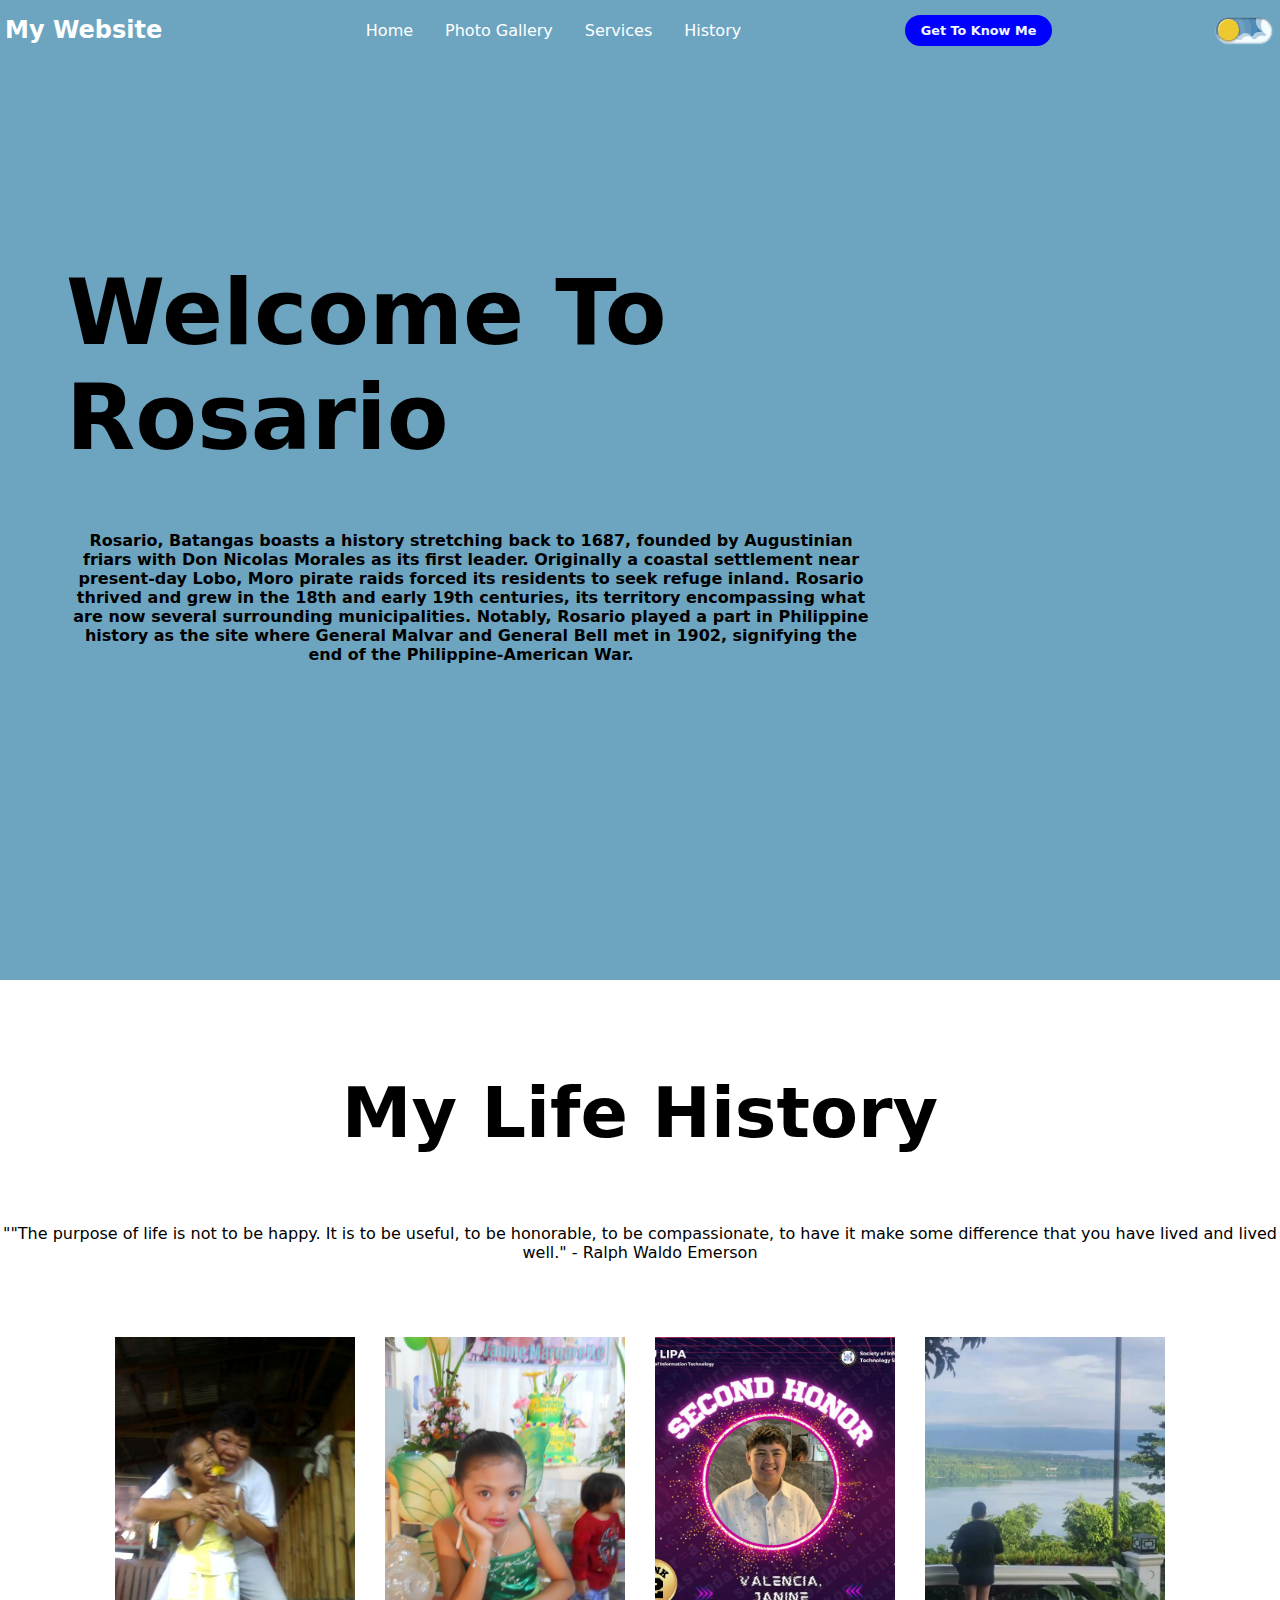
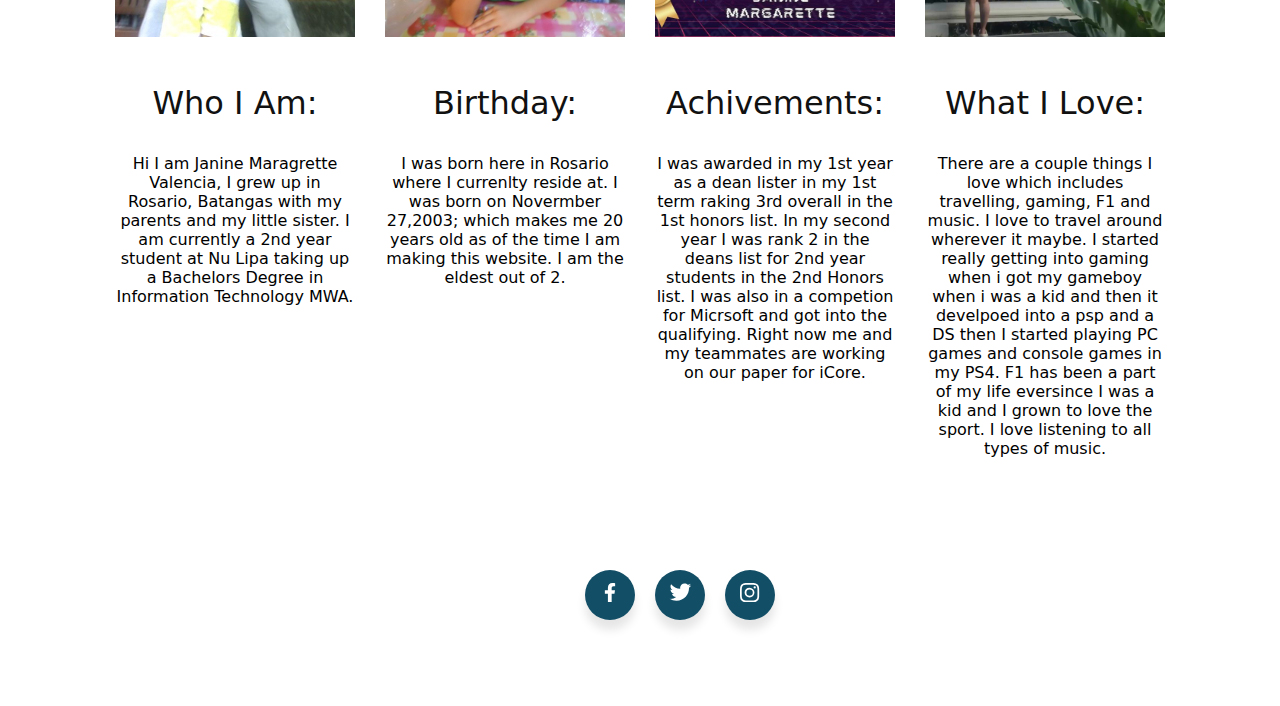
==== history.html @ 38653e43 "first commit" ====
<!DOCTYPE html>
<html lang="en">
<head>
  <meta charset="UTF-8">
  <title>Mid terms</title>
  <meta name="viewport" content="width=device-width, initial-scale=1.0">
  <link rel="stylesheet" href="https://cdnjs.cloudflare.com/ajax/libs/font-awesome/6.5.2/css/all.min.css" integrity="sha512-SnH5WK+bZxgPHs44uWIX+LLJAJ9/2PkPKZ5QiAj6Ta86w+fsb2TkcmfRyVX3pBnMFcV7oQPJkl9QevSCWr3W6A==" crossorigin="anonymous" referrerpolicy="no-referrer" />
  <link rel="stylesheet" href="css/history.css">
</head>
<body>
  <div class="heading" id = "heading-image">
      <div class="navbar">
        <div class="logo">
          <a href="#">
            My Website
          </a>
        </div>
        <ul class="links">
          <li><a href="index.html">Home</a></li>
          <li><a href="photo.html">Photo Gallery</a></li>
          <li><a href="services.html">Services</a></li>
          <li><a href="#">History</a></li>
        </ul>
        <a href="#" class="action_btn">Get To Know Me</a>
        <div class="toggle_btn">
            <label class="theme-switch">
              <input type="checkbox" class="theme-switch__checkbox" id="color_toggle" />
                <div class="theme-switch__container">
                  <div class="theme-switch__clouds"></div>
                  <div class="theme-switch__stars-container">
                    <svg xmlns="http://www.w3.org/2000/svg" viewBox="0 0 144 55" fill="none">
                     
                    </svg>
                  </div>
                  <div class="theme-switch__circle-container">
                    <div class="theme-switch__sun-moon-container">
                      <div class="theme-switch__moon">
                        <div class="theme-switch__spot"></div>
                        <div class="theme-switch__spot"></div>
                        <div class="theme-switch__spot"></div>
                      </div>
                    </div>
                  </div>
                </div>
              </label>
        </div>
      </div>
    </header>

    <div class="container">
      <div class="rosario">
      <h1>
        Welcome To Rosario
      </h1>
      <p class="info">
        Rosario, Batangas boasts a history stretching back to 1687, founded by Augustinian friars with Don Nicolas Morales as its first
         leader. Originally a coastal settlement near present-day Lobo, Moro pirate raids forced its residents to seek refuge inland. 
         Rosario thrived and grew in the 18th and early 19th centuries, its territory encompassing what are now several surrounding
          municipalities. Notably, Rosario played a part in Philippine history as the site where General Malvar and General Bell 
          met in 1902, signifying the end of the Philippine-American War.
      </p>
    </div>
    </div>
  </div>
  <main>
    <section class="My Hobbies" id="Hobbies">
      <div class="title">
          <h3 class="titletext">My Life History</h3>
          <p>""The purpose of life is not to be happy. It is to be useful, to be honorable, to be compassionate, to have it make some difference that you have lived and lived well." - Ralph Waldo Emerson</p>
      </div>
      <div class="content">
          <div class="box">
              <div class="imgbox">
                  <img src="history/1.jpg" alt="Who I Am">
              </div>
              <div class="text">
                  <h3>Who I Am:</h3>
                  <p>Hi I am Janine Maragrette Valencia, I grew up in Rosario, Batangas with my parents and my little sister. I am currently a 2nd year student
                    at Nu Lipa taking up a Bachelors Degree in Information Technology MWA.
                  </p>
              </div>
          </div>
 
          <div class="box">
              <div class="imgbox">
                  <img src="history/2.jpg" alt="Birthday">
              </div>
              <div class="text">
                  <h3>Birthday:</h3>
                  <p>I was born here in Rosario where I currenlty reside at. I was born on Novermber 27,2003; which makes me 20 years old as of the time I am making
                    this website. I am the eldest out of 2.
                  </p>
              </div>
          </div>
 
          <div class="box">
              <div class="imgbox">
                  <img src="history/3.jpg" alt="achivements">
              </div>
              <div class="text">
                  <h3>Achivements:</h3>
                  <p>I was awarded in my 1st year as a dean lister in my 1st term raking 3rd overall in the 1st honors list. In my second year I was rank 2 in the deans list for 2nd year students in the 2nd Honors list.
                    I was also in a competion for Micrsoft and got into the qualifying. Right now me and my teammates are working on our paper for iCore.
                  </p>
              </div>
          </div>
 
          <div class="box">
              <div class="imgbox">
                  <img src="history/4.jpg" alt="mema">
              </div>
              <div class="text">
                  <h3>What I Love:</h3>
                  <p>There are a couple things I love which includes travelling, gaming, F1 and music. I love to travel around wherever it maybe. I started really getting into gaming
                    when i got my gameboy when i was a kid and then it develpoed into a psp and a DS then I started playing PC games and console games in my PS4. F1 has been a part of my life
                    eversince I was a kid and I grown to love the sport. I love listening to all types of music.
                  </p>
              </div>
          </div>
      </div>
  </section>
    <footer>
      <ul class="wrapper">
        <li class="icon facebook">
          <a href="https://www.facebook.com/janine.m.valencia/" target="_blank" rel="noopener noreferrer">
          <span class="tooltip">Facebook</span>
          <svg
            viewBox="0 0 320 512"
            height="1.2em"
            fill="currentColor"
            xmlns="http://www.w3.org/2000/svg"
          >
            <path
              d="M279.14 288l14.22-92.66h-88.91v-60.13c0-25.35 12.42-50.06 52.24-50.06h40.42V6.26S260.43 0 225.36 0c-73.22 0-121.08 44.38-121.08 124.72v70.62H22.89V288h81.39v224h100.17V288z"
            ></path>
          </svg>
        </a>
        </li>
        <li class="icon twitter">
          <a href="https://twitter.com/unorawr" target="_blank" rel="noopener noreferrer">
          <span class="tooltip">Twitter</span>
          <svg
            height="1.8em"
            fill="currentColor"
            viewBox="0 0 48 48"
            xmlns="http://www.w3.org/2000/svg"
            class="twitter"
          >
            <path
              d="M42,12.429c-1.323,0.586-2.746,0.977-4.247,1.162c1.526-0.906,2.7-2.351,3.251-4.058c-1.428,0.837-3.01,1.452-4.693,1.776C34.967,9.884,33.05,9,30.926,9c-4.08,0-7.387,3.278-7.387,7.32c0,0.572,0.067,1.129,0.193,1.67c-6.138-0.308-11.582-3.226-15.224-7.654c-0.64,1.082-1,2.349-1,3.686c0,2.541,1.301,4.778,3.285,6.096c-1.211-0.037-2.351-0.374-3.349-0.914c0,0.022,0,0.055,0,0.086c0,3.551,2.547,6.508,5.923,7.181c-0.617,0.169-1.269,0.263-1.941,0.263c-0.477,0-0.942-0.054-1.392-0.135c0.94,2.902,3.667,5.023,6.898,5.086c-2.528,1.96-5.712,3.134-9.174,3.134c-0.598,0-1.183-0.034-1.761-0.104C9.268,36.786,13.152,38,17.321,38c13.585,0,21.017-11.156,21.017-20.834c0-0.317-0.01-0.633-0.025-0.945C39.763,15.197,41.013,13.905,42,12.429"
            ></path>
          </svg>
        </a>
        </li>
        <li class="icon instagram">
          <a href="https://www.instagram.com/_unskiss/" target="_blank" rel="noopener noreferrer">
          <span class="tooltip">Instagram</span>
          <svg
            xmlns="http://www.w3.org/2000/svg"
            height="1.2em"
            fill="currentColor"
            class="bi bi-instagram"
            viewBox="0 0 16 16"
          >
            <path
              d="M8 0C5.829 0 5.556.01 4.703.048 3.85.088 3.269.222 2.76.42a3.917 3.917 0 0 0-1.417.923A3.927 3.927 0 0 0 .42 2.76C.222 3.268.087 3.85.048 4.7.01 5.555 0 5.827 0 8.001c0 2.172.01 2.444.048 3.297.04.852.174 1.433.372 1.942.205.526.478.972.923 1.417.444.445.89.719 1.416.923.51.198 1.09.333 1.942.372C5.555 15.99 5.827 16 8 16s2.444-.01 3.298-.048c.851-.04 1.434-.174 1.943-.372a3.916 3.916 0 0 0 1.416-.923c.445-.445.718-.891.923-1.417.197-.509.332-1.09.372-1.942C15.99 10.445 16 10.173 16 8s-.01-2.445-.048-3.299c-.04-.851-.175-1.433-.372-1.941a3.926 3.926 0 0 0-.923-1.417A3.911 3.911 0 0 0 13.24.42c-.51-.198-1.092-.333-1.943-.372C10.443.01 10.172 0 7.998 0h.003zm-.717 1.442h.718c2.136 0 2.389.007 3.232.046.78.035 1.204.166 1.486.275.373.145.64.319.92.599.28.28.453.546.598.92.11.281.24.705.275 1.485.039.843.047 1.096.047 3.231s-.008 2.389-.047 3.232c-.035.78-.166 1.203-.275 1.485a2.47 2.47 0 0 1-.599.919c-.28.28-.546.453-.92.598-.28.11-.704.24-1.485.276-.843.038-1.096.047-3.232.047s-2.39-.009-3.233-.047c-.78-.036-1.203-.166-1.485-.276a2.478 2.478 0 0 1-.92-.598 2.48 2.48 0 0 1-.6-.92c-.109-.281-.24-.705-.275-1.485-.038-.843-.046-1.096-.046-3.233 0-2.136.008-2.388.046-3.231.036-.78.166-1.204.276-1.486.145-.373.319-.64.599-.92.28-.28.546-.453.92-.598.282-.11.705-.24 1.485-.276.738-.034 1.024-.044 2.515-.045v.002zm4.988 1.328a.96.96 0 1 0 0 1.92.96.96 0 0 0 0-1.92zm-4.27 1.122a4.109 4.109 0 1 0 0 8.217 4.109 4.109 0 0 0 0-8.217zm0 1.441a2.667 2.667 0 1 1 0 5.334 2.667 2.667 0 0 1 0-5.334z"
            ></path>
          </svg>
          </a>
        </li>
      </ul>
    </footer>
  </main>
  <script src="/history.js"></script>
</body>
</html>
---- css/history.css ----
body{
    transition: background-color 0.5s, color o.5s;
    margin: 0;
    overflow-x: hidden; 
    font-family: system-ui, -apple-system, BlinkMacSystemFont, 'Segoe UI', Roboto, Oxygen, Ubuntu, Cantarell, 'Open Sans', 'Helvetica Neue', sans-serif;
    background-color: white;
    color: black;
}
body.light-mode{
    background-color: white;
    color: black;
}
.dark-mode {
  background-color: black; 
  color: #f1f1f1; 
}

.heading {
  color: rgb(0, 0, 0); 
  background-image: url('../rosario_daytime-transformed.png'); 
  background-color: #6DA5C0; 
  padding-top: 200px;
  padding-bottom: 300px;
  background-size: cover;
  background-repeat: no-repeat;
}

body.dark-mode .heading {
  color: rgb(255, 255, 255); 
  background-image: url('../rosario_nighttime.jpg'); 
  background-color: #333;
}

.container{
    max-width: 960px;
    margin-left: 50px;
    margin-right: auto;
    padding-left: 1rem;
    padding-right: 1rem;
}
h1{
  color: black;
  font-size: 90px;
}
.info{
  color: black;
  font-weight: bolder;
  margin-right: 150px;
}
body.dark-mode h1{
  color: rgb(255, 255, 255);
  font-size: 90px;
}
body.dark-mode .info{
  color: rgb(255, 255, 255);
  font-weight: bolder;
  margin-right: 150px;
}
.Hobbies{
  margin-top: 92px;
}
.titletext{
  font-size: 70px;
}
.Hobbies .content {
  display: flex;
  flex-wrap: wrap;
  justify-content: center;
  align-items: stretch; 
  margin-top: 60px;
}
.Hobbies h3,p{
  text-align: center;
}

.Hobbies .content .box {
  width: 240px; 
  margin: 15px; 
  display: flex;
  flex-direction: column; 
  justify-content: space-between;
}


.Hobbies .content .box .imgbox {
  width: 100%; 
  height: 300px; 
  overflow: hidden; 
}


.Hobbies .content .box .imgbox img {
  width: 100%;
  height: 100%; 
  object-fit: cover; 
}

.Hobbies .content .box .text {
  text-align: center;
  padding: 15px 0 5px;
  flex-grow: 1; 
}


.Hobbies .content .box .text h3 {
  font-size: 2rem;
  font-weight: 400;
  color: #111;
}


.dark-mode .Hobbies .content .box .text h3 {
  font-size: 2rem;
  font-weight: 400;
  color: #ffffff;
}

.Hobbies .content .box:hover {
  transform:translate(1ch, 1mm);;
}
.navbar {
    position: absolute;
    top: 0;
    left: 5px;
    right: 30px;
    width: 99%;
    height: 60px;
    display: flex;
    align-items: center;
    justify-content: space-between;
    color: black;
}
li{
    list-style: none;
}
a{
    text-decoration: none;
    color: white;
    font-size: 1rem;
}
a:hover {
    color: rgb(0, 0, 255);
}
body.dark-mode a{
  text-decoration: none;
  color: rgb(255, 254, 254);
  font-size: 1rem;
}
body.dark-mode a:hover {
  color: rgb(12, 47, 223);
}
.navbar .logo a{
    font-size: 1.5rem;
    font-weight: bold;
}

.navbar .links{
    display: flex;
    gap: 2rem;
}
.navbar .toggle_btn{
    color: white;
    font-size: 1.5rem;
    cursor: pointer;
}
.action_btn{
    background-color: blue;
    color: aliceblue;
    padding: 0.5rem 1rem;
    border: none;
    outline: none;
    border-radius: 20px;
    font-size: 0.8rem;
    font-weight: bold;
    cursor: pointer;
}
.action_btn:hover{
    scale: 1.05;
    color: aliceblue;

}
body.dark-mode .action_btn:hover{
  scale: 1.05;
  color: aliceblue;

}
body.dark-mode .action_btn{
  background-color: rgb(0, 61, 130);
  color: aliceblue;
  padding: 0.5rem 1rem;
  border: none;
  outline: none;
  border-radius: 20px;
  font-size: 0.8rem;
  font-weight: bold;
  cursor: pointer;
}
.theme-switch {
    --toggle-size: 10px;
    --container-width: 5.625em;
    --container-height: 2.5em;
    --container-radius: 6.25em;
    --container-light-bg: #3D7EAE;
    --container-night-bg: #1D1F2C;
    --circle-container-diameter: 3.375em;
    --sun-moon-diameter: 2.125em;
    --sun-bg: #ECCA2F;
    --moon-bg: #C4C9D1;
    --spot-color: #959DB1;
    --circle-container-offset: calc((var(--circle-container-diameter) - var(--container-height)) / 2 * -1);
    --stars-color: #fff;
    --clouds-color: #F3FDFF;
    --back-clouds-color: #AACADF;
    --transition: .5s cubic-bezier(0, -0.02, 0.4, 1.25);
    --circle-transition: .3s cubic-bezier(0, -0.02, 0.35, 1.17);
    padding-left: 50%;
  }
  
  .theme-switch, .theme-switch *, .theme-switch *::before, .theme-switch *::after {
    -webkit-box-sizing: border-box;
    box-sizing: border-box;
    margin: 0;
    padding: 0;
    font-size: var(--toggle-size);
  }
  
  .theme-switch__container {
    align-self: center;
    width: var(--container-width);
    height: var(--container-height);
    background-color: var(--container-light-bg);
    border-radius: var(--container-radius);
    overflow: hidden;
    cursor: pointer;
    -webkit-box-shadow: 0em -0.062em 0.062em rgba(0, 0, 0, 0.25), 0em 0.062em 0.125em rgba(255, 255, 255, 0.94);
    box-shadow: 0em -0.062em 0.062em rgba(0, 0, 0, 0.25), 0em 0.062em 0.125em rgba(255, 255, 255, 0.94);
    -webkit-transition: var(--transition);
    -o-transition: var(--transition);
    transition: var(--transition);
    position: relative;
  }
  
  .theme-switch__container::before {
    content: "";
    position: absolute;
    z-index: 1;
    inset: 0;
    -webkit-box-shadow: 0em 0.05em 0.187em rgba(0, 0, 0, 0.25) inset, 0em 0.05em 0.187em rgba(0, 0, 0, 0.25) inset;
    box-shadow: 0em 0.05em 0.187em rgba(0, 0, 0, 0.25) inset, 0em 0.05em 0.187em rgba(0, 0, 0, 0.25) inset;
    border-radius: var(--container-radius)
  }
  
  .theme-switch__checkbox {
    display: none;
  }
  
  .theme-switch__circle-container {
    width: var(--circle-container-diameter);
    height: var(--circle-container-diameter);
    background-color: rgba(255, 255, 255, 0.1);
    position: absolute;
    left: var(--circle-container-offset);
    top: var(--circle-container-offset);
    border-radius: var(--container-radius);
    -webkit-box-shadow: inset 0 0 0 3.375em rgba(255, 255, 255, 0.1), inset 0 0 0 3.375em rgba(255, 255, 255, 0.1), 0 0 0 0.625em rgba(255, 255, 255, 0.1), 0 0 0 1.25em rgba(255, 255, 255, 0.1);
    box-shadow: inset 0 0 0 3.375em rgba(255, 255, 255, 0.1), inset 0 0 0 3.375em rgba(255, 255, 255, 0.1), 0 0 0 0.625em rgba(255, 255, 255, 0.1), 0 0 0 1.25em rgba(255, 255, 255, 0.1);
    display: -webkit-box;
    display: -ms-flexbox;
    display: flex;
    -webkit-transition: var(--circle-transition);
    -o-transition: var(--circle-transition);
    transition: var(--circle-transition);
    pointer-events: none;
  }
  
  .theme-switch__sun-moon-container {
    pointer-events: auto;
    position: relative;
    z-index: 2;
    width: var(--sun-moon-diameter);
    height: var(--sun-moon-diameter);
    margin: auto;
    border-radius: var(--container-radius);
    background-color: var(--sun-bg);
    -webkit-box-shadow: 0.062em 0.062em 0.062em 0em rgba(254, 255, 239, 0.61) inset, 0em -0.062em 0.062em 0em #a1872a inset;
    box-shadow: 0.062em 0.062em 0.062em 0em rgba(254, 255, 239, 0.61) inset, 0em -0.062em 0.062em 0em #a1872a inset;
    -webkit-filter: drop-shadow(0.062em 0.125em 0.125em rgba(0, 0, 0, 0.25)) drop-shadow(0em 0.062em 0.125em rgba(0, 0, 0, 0.25));
    filter: drop-shadow(0.062em 0.125em 0.125em rgba(0, 0, 0, 0.25)) drop-shadow(0em 0.062em 0.125em rgba(0, 0, 0, 0.25));
    overflow: hidden;
    -webkit-transition: var(--transition);
    -o-transition: var(--transition);
    transition: var(--transition);
  }
  
  .theme-switch__moon {
    -webkit-transform: translateX(100%);
    -ms-transform: translateX(100%);
    transform: translateX(100%);
    width: 100%;
    height: 100%;
    background-color: var(--moon-bg);
    border-radius: inherit;
    -webkit-box-shadow: 0.062em 0.062em 0.062em 0em rgba(254, 255, 239, 0.61) inset, 0em -0.062em 0.062em 0em #969696 inset;
    box-shadow: 0.062em 0.062em 0.062em 0em rgba(254, 255, 239, 0.61) inset, 0em -0.062em 0.062em 0em #969696 inset;
    -webkit-transition: var(--transition);
    -o-transition: var(--transition);
    transition: var(--transition);
    position: relative;
  }
  
  .theme-switch__spot {
    position: absolute;
    top: 0.75em;
    left: 0.312em;
    width: 0.75em;
    height: 0.75em;
    border-radius: var(--container-radius);
    background-color: var(--spot-color);
    -webkit-box-shadow: 0em 0.0312em 0.062em rgba(0, 0, 0, 0.25) inset;
    box-shadow: 0em 0.0312em 0.062em rgba(0, 0, 0, 0.25) inset;
  }
  
  .theme-switch__spot:nth-of-type(2) {
    width: 0.375em;
    height: 0.375em;
    top: 0.937em;
    left: 1.375em;
  }
  
  .theme-switch__spot:nth-last-of-type(3) {
    width: 0.25em;
    height: 0.25em;
    top: 0.312em;
    left: 0.812em;
  }
  
  .theme-switch__clouds {
    width: 1.25em;
    height: 1.25em;
    background-color: var(--clouds-color);
    border-radius: var(--container-radius);
    position: absolute;
    bottom: -0.625em;
    left: 0.312em;
    -webkit-box-shadow: 0.937em 0.312em var(--clouds-color), -0.312em -0.312em var(--back-clouds-color), 1.437em 0.375em var(--clouds-color), 0.5em -0.125em var(--back-clouds-color), 2.187em 0 var(--clouds-color), 1.25em -0.062em var(--back-clouds-color), 2.937em 0.312em var(--clouds-color), 2em -0.312em var(--back-clouds-color), 3.625em -0.062em var(--clouds-color), 2.625em 0em var(--back-clouds-color), 4.5em -0.312em var(--clouds-color), 3.375em -0.437em var(--back-clouds-color), 4.625em -1.75em 0 0.437em var(--clouds-color), 4em -0.625em var(--back-clouds-color), 4.125em -2.125em 0 0.437em var(--back-clouds-color);
    box-shadow: 0.937em 0.312em var(--clouds-color), -0.312em -0.312em var(--back-clouds-color), 1.437em 0.375em var(--clouds-color), 0.5em -0.125em var(--back-clouds-color), 2.187em 0 var(--clouds-color), 1.25em -0.062em var(--back-clouds-color), 2.937em 0.312em var(--clouds-color), 2em -0.312em var(--back-clouds-color), 3.625em -0.062em var(--clouds-color), 2.625em 0em var(--back-clouds-color), 4.5em -0.312em var(--clouds-color), 3.375em -0.437em var(--back-clouds-color), 4.625em -1.75em 0 0.437em var(--clouds-color), 4em -0.625em var(--back-clouds-color), 4.125em -2.125em 0 0.437em var(--back-clouds-color);
    -webkit-transition: 0.5s cubic-bezier(0, -0.02, 0.4, 1.25);
    -o-transition: 0.5s cubic-bezier(0, -0.02, 0.4, 1.25);
    transition: 0.5s cubic-bezier(0, -0.02, 0.4, 1.25);
  }
  
  .theme-switch__stars-container {
    position: absolute;
    color: var(--stars-color);
    top: -100%;
    left: 0.312em;
    width: 2.75em;
    height: auto;
    -webkit-transition: var(--transition);
    -o-transition: var(--transition);
    transition: var(--transition);
  }
  

  
  .theme-switch__checkbox:checked + .theme-switch__container {
    background-color: var(--container-night-bg);
  }
  
  .theme-switch__checkbox:checked + .theme-switch__container .theme-switch__circle-container {
    left: calc(100% - var(--circle-container-offset) - var(--circle-container-diameter));
  }
  
  .theme-switch__checkbox:checked + .theme-switch__container .theme-switch__circle-container:hover {
    left: calc(100% - var(--circle-container-offset) - var(--circle-container-diameter) - 0.187em)
  }
  
  .theme-switch__circle-container:hover {
    left: calc(var(--circle-container-offset) + 0.187em);
  }
  
  .theme-switch__checkbox:checked + .theme-switch__container .theme-switch__moon {
    -webkit-transform: translate(0);
    -ms-transform: translate(0);
    transform: translate(0);
  }
  
  .theme-switch__checkbox:checked + .theme-switch__container .theme-switch__clouds {
    bottom: -4.062em;
  }
  
  .theme-switch__checkbox:checked + .theme-switch__container .theme-switch__stars-container {
    top: 50%;
    -webkit-transform: translateY(-50%);
    -ms-transform: translateY(-50%);
    transform: translateY(-50%);
  }
  footer {
    padding: 10px;
  }
  .wrapper {
    display: inline-flex;
    list-style: none;
    height: 120px;
    width: 100%;
    padding-top: 40px;
    font-family: "Poppins", sans-serif;
    justify-content: center;
  }
  
  .wrapper .icon {
    color: #1e1e1e;
    position: relative;
    background: #124E66;
    border-radius: 50%;
    margin: 10px;
    width: 50px;
    height: 50px;
    font-size: 18px;
    display: flex;
    justify-content: center;
    align-items: center;
    flex-direction: column;
    box-shadow: 0 10px 10px rgba(0, 0, 0, 0.1);
    cursor: pointer;
    transition: all 0.2s cubic-bezier(0.68, -0.55, 0.265, 1.55);
  }
  body.dark-mode .wrapper .icon {
    color: rgb(21, 53, 196);
    position: relative;
    background: #7487bb;
    border-radius: 50%;
    margin: 10px;
    width: 50px;
    height: 50px;
    font-size: 18px;
    display: flex;
    justify-content: center;
    align-items: center;
    flex-direction: column;
    box-shadow: 0 10px 10px rgba(0, 0, 0, 0.1);
    cursor: pointer;
    transition: all 0.2s cubic-bezier(0.68, -0.55, 0.265, 1.55);
  }
  
  .wrapper .tooltip {
    position: absolute;
    top: 0;
    font-size: 14px;
    background: #fff;
    color: #fff;
    padding: 5px 8px;
    border-radius: 5px;
    box-shadow: 0 10px 10px rgba(0, 0, 0, 0.1);
    opacity: 0;
    pointer-events: none;
    transition: all 0.3s cubic-bezier(0.68, -0.55, 0.265, 1.55);
  }
  
  .wrapper .tooltip::before {
    position: absolute;
    content: "";
    height: 8px;
    width: 8px;
    background: #fff;
    bottom: -3px;
    left: 50%;
    transform: translate(-50%) rotate(45deg);
    transition: all 0.3s cubic-bezier(0.68, -0.55, 0.265, 1.55);
  }
  
  .wrapper .icon:hover .tooltip {
    top: -45px;
    opacity: 1;
    visibility: visible;
    pointer-events: auto;
  }
  
  .wrapper .icon:hover span,
  .wrapper .icon:hover .tooltip {
    text-shadow: 0px -1px 0px rgba(0, 0, 0, 0.1);
  }
  
  .wrapper .facebook:hover,
  .wrapper .facebook:hover .tooltip,
  .wrapper .facebook:hover .tooltip::before {
    background: #1877f2;
    color: #fff;
  }

  body.dark-mode .wrapper .facebook:hover,
  .wrapper .facebook:hover .tooltip,
  .wrapper .facebook:hover .tooltip::before {
    background: #1877f2;
    color: #fff;
  }
  
  .wrapper .twitter:hover,
  .wrapper .twitter:hover .tooltip,
  .wrapper .twitter:hover .tooltip::before {
    background: #1da1f2;
    color: #fff;
  }
  body.dark-mode .wrapper .twitter:hover,
  .wrapper .twitter:hover .tooltip,
  .wrapper .twitter:hover .tooltip::before {
    background: #1da1f2;
    color: #fff;
  }
  
  .wrapper .instagram:hover,
  .wrapper .instagram:hover .tooltip,
  .wrapper .instagram:hover .tooltip::before {
    background: #e4405f;
    color: #fff;
  }
  body.dark-mode .wrapper .instagram:hover,
  .wrapper .instagram:hover .tooltip,
  .wrapper .instagram:hover .tooltip::before {
    background: #e4405f;
    color: #fff;
  }
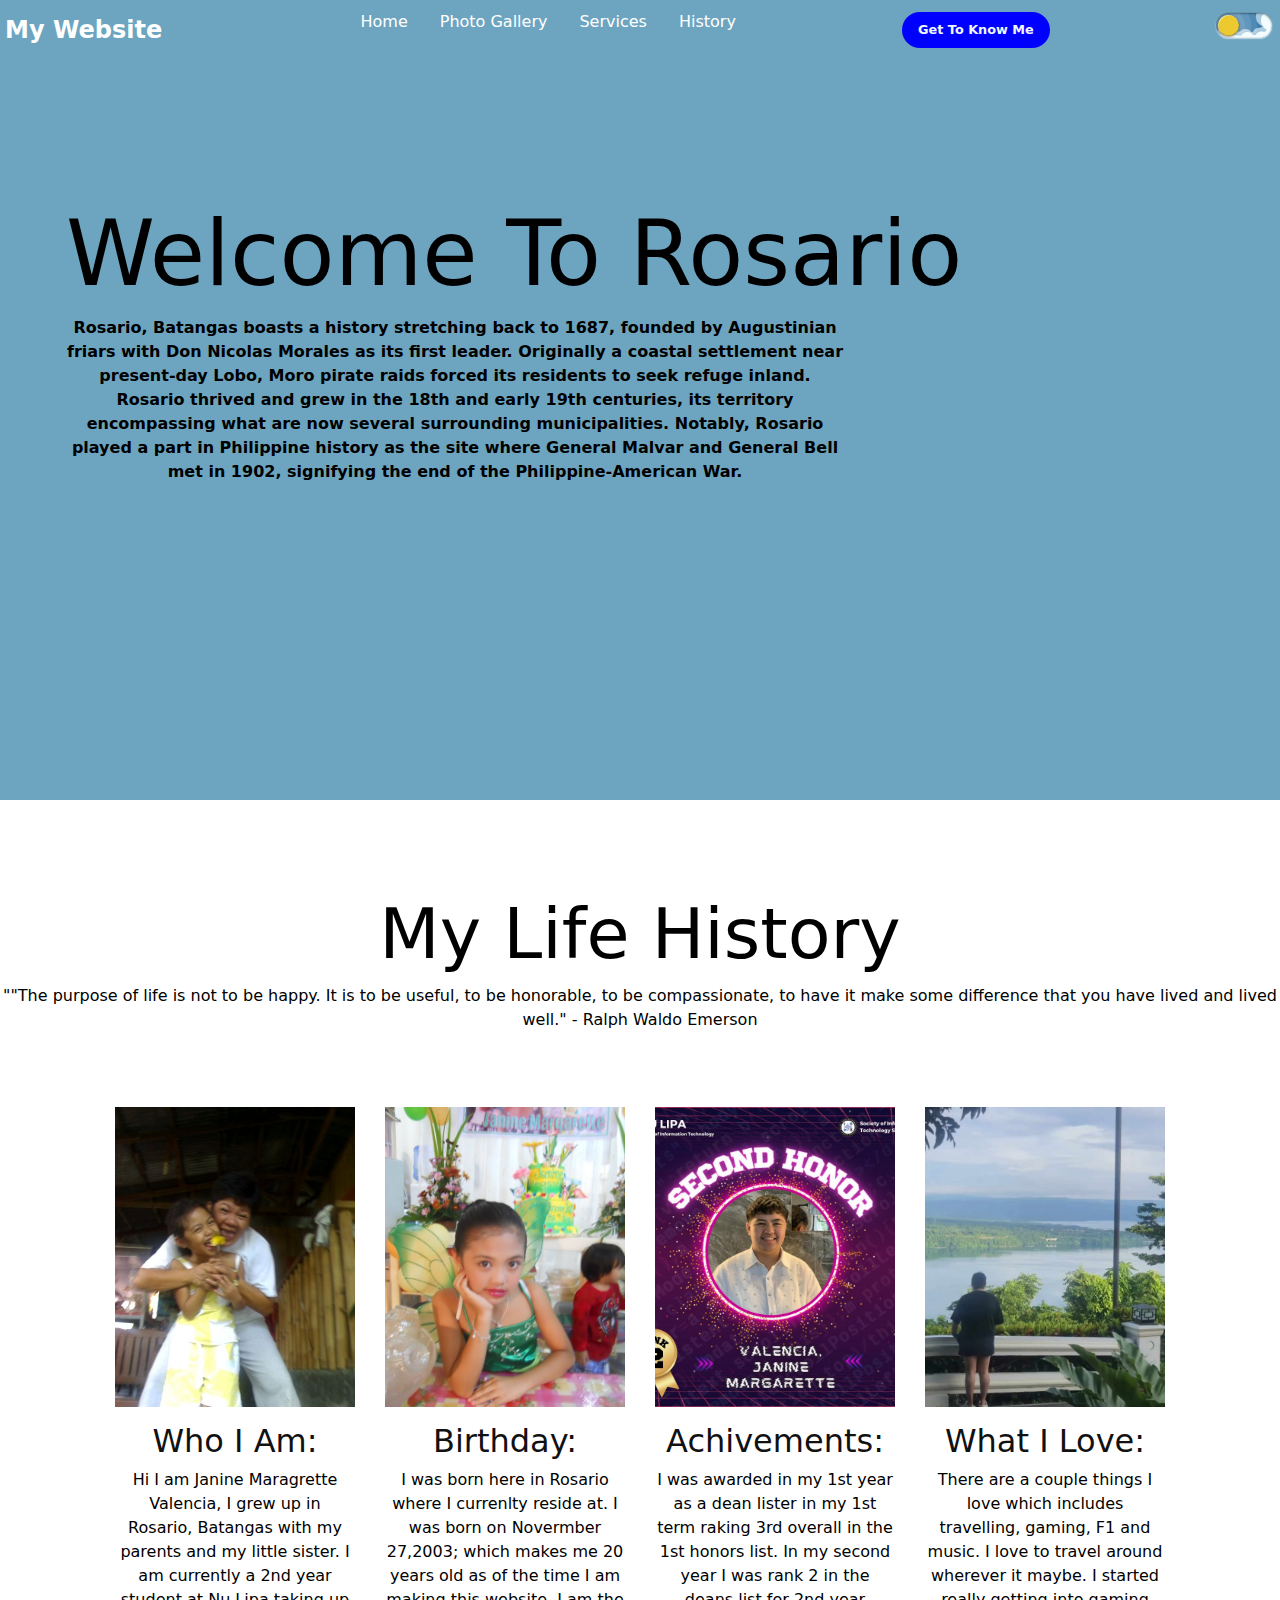
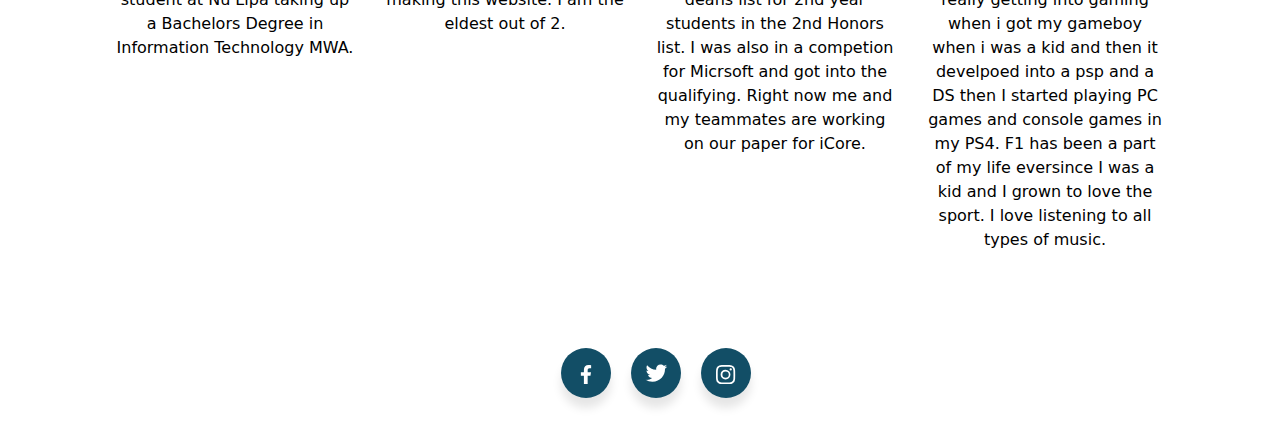
==== commit 05719723: "update" ====
--- a/history.html
+++ b/history.html
@@ -4,6 +4,7 @@
   <meta charset="UTF-8">
   <title>Mid terms</title>
   <meta name="viewport" content="width=device-width, initial-scale=1.0">
+  <link href="https://cdn.jsdelivr.net/npm/bootstrap@5.3.3/dist/css/bootstrap.min.css" rel="stylesheet" integrity="sha384-QWTKZyjpPEjISv5WaRU9OFeRpok6YctnYmDr5pNlyT2bRjXh0JMhjY6hW+ALEwIH" crossorigin="anonymous">
   <link rel="stylesheet" href="https://cdnjs.cloudflare.com/ajax/libs/font-awesome/6.5.2/css/all.min.css" integrity="sha512-SnH5WK+bZxgPHs44uWIX+LLJAJ9/2PkPKZ5QiAj6Ta86w+fsb2TkcmfRyVX3pBnMFcV7oQPJkl9QevSCWr3W6A==" crossorigin="anonymous" referrerpolicy="no-referrer" />
   <link rel="stylesheet" href="css/history.css">
 </head>
@@ -171,6 +172,8 @@
       </ul>
     </footer>
   </main>
-  <script src="/history.js"></script>
+  <script src="https://cdn.jsdelivr.net/npm/@popperjs/core@2.11.8/dist/umd/popper.min.js" integrity="sha384-I7E8VVD/ismYTF4hNIPjVp/Zjvgyol6VFvRkX/vR+Vc4jQkC+hVqc2pM8ODewa9r" crossorigin="anonymous"></script>
+  <script src="https://cdn.jsdelivr.net/npm/bootstrap@5.3.3/dist/js/bootstrap.min.js" integrity="sha384-0pUGZvbkm6XF6gxjEnlmuGrJXVbNuzT9qBBavbLwCsOGabYfZo0T0to5eqruptLy" crossorigin="anonymous"></script>
+  <script src="./history.js"></script>
 </body>
 </html>
